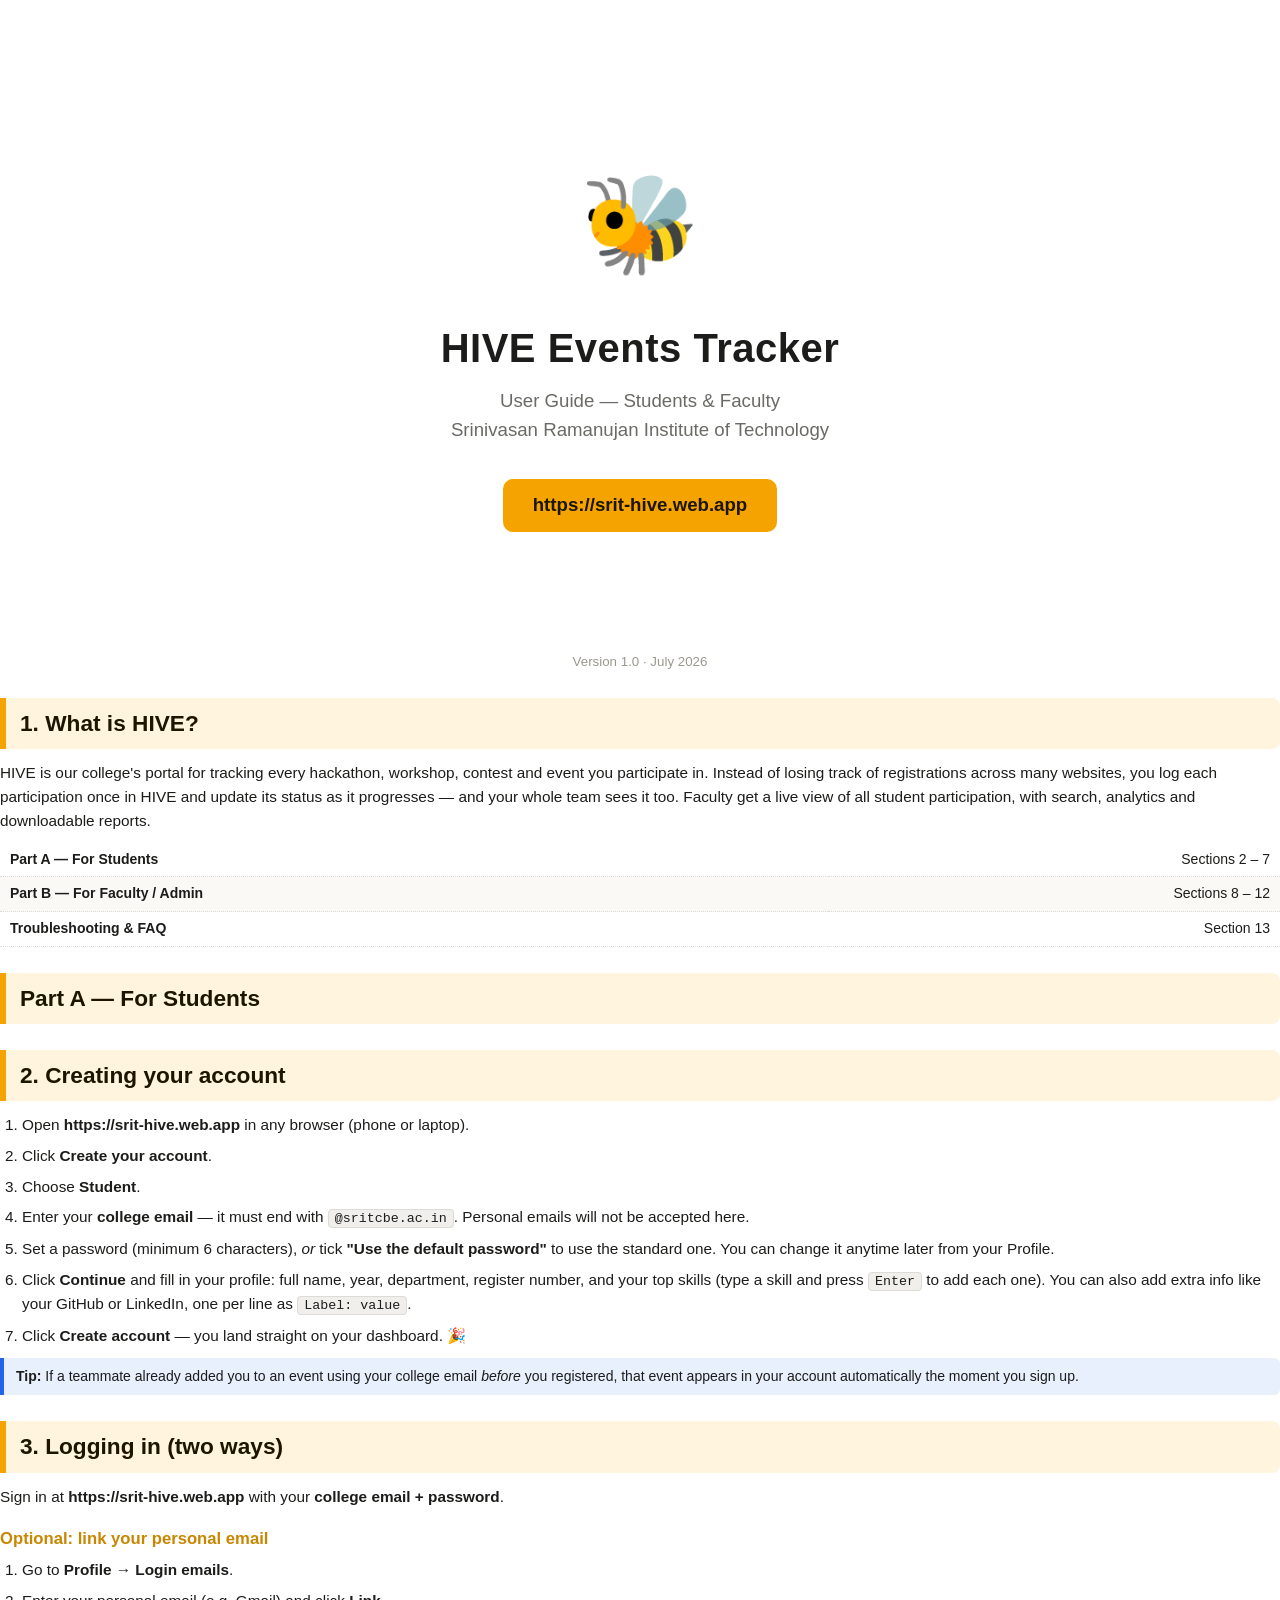
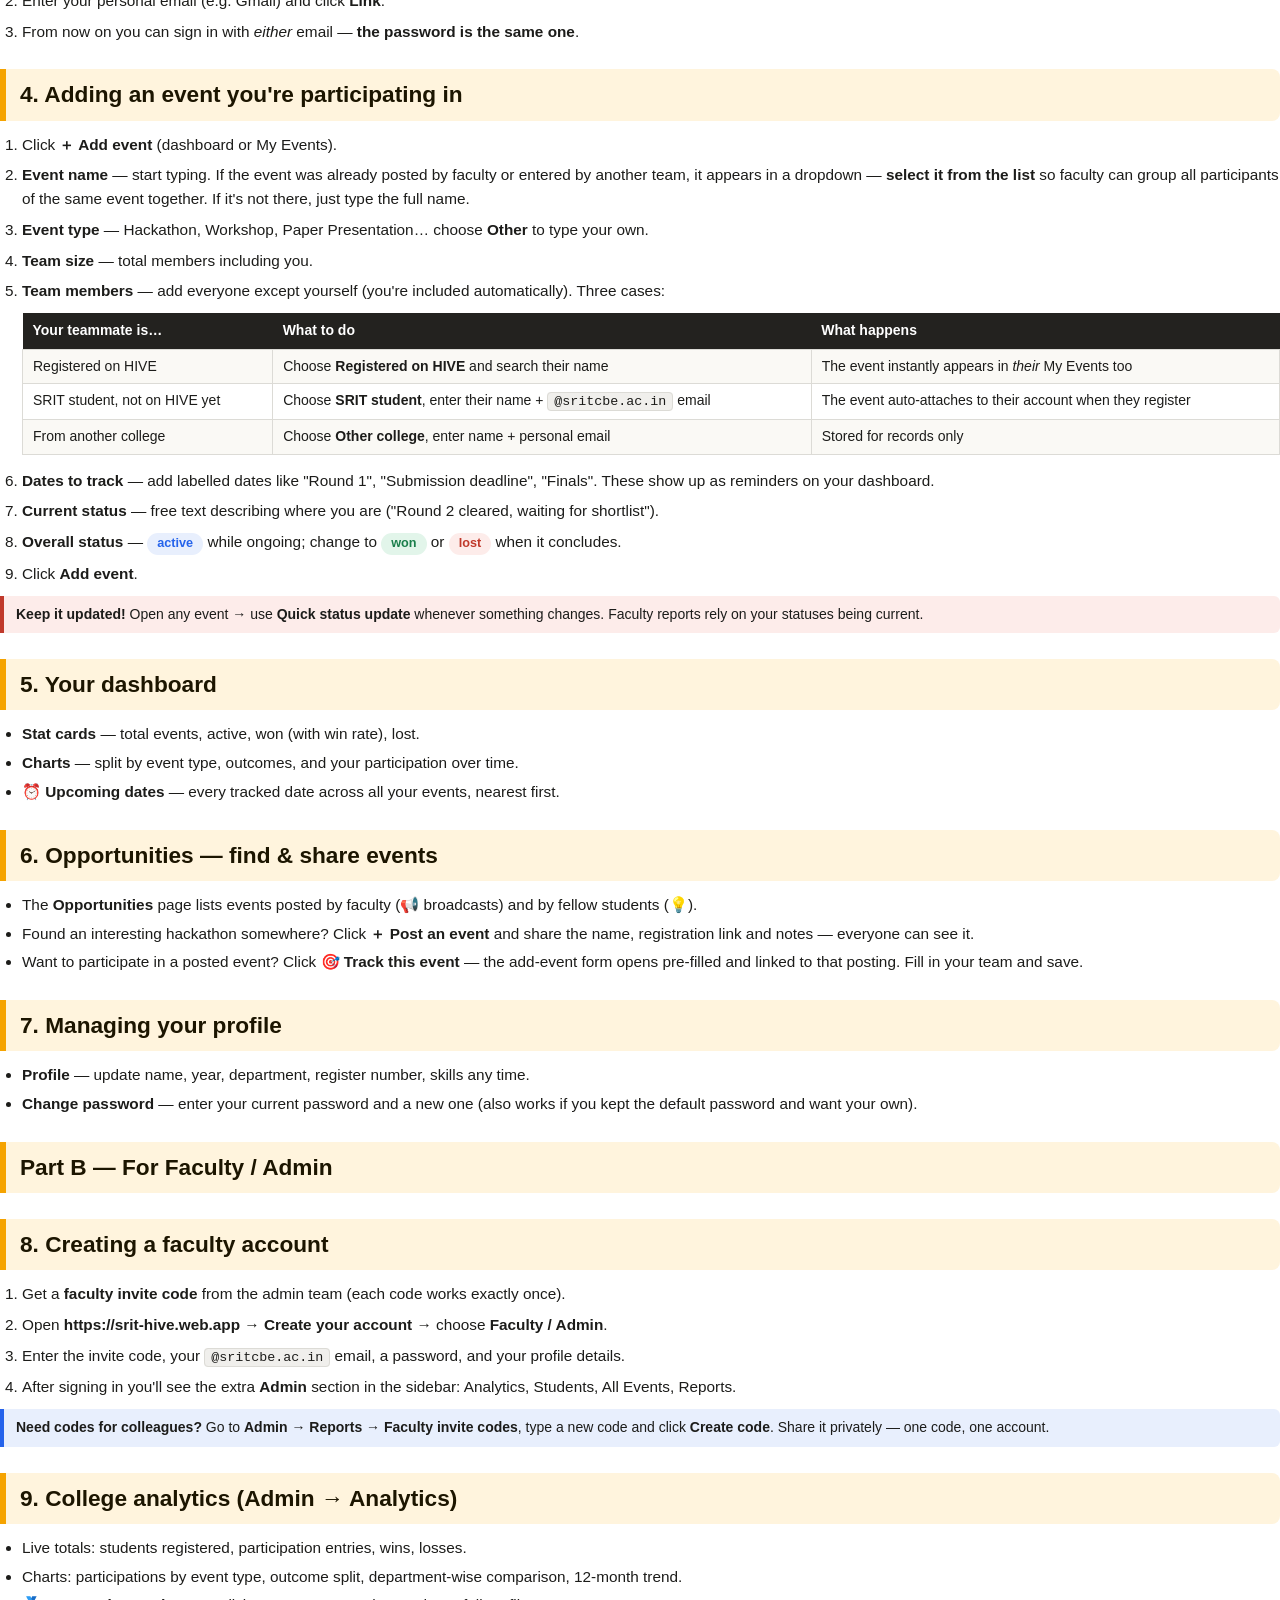
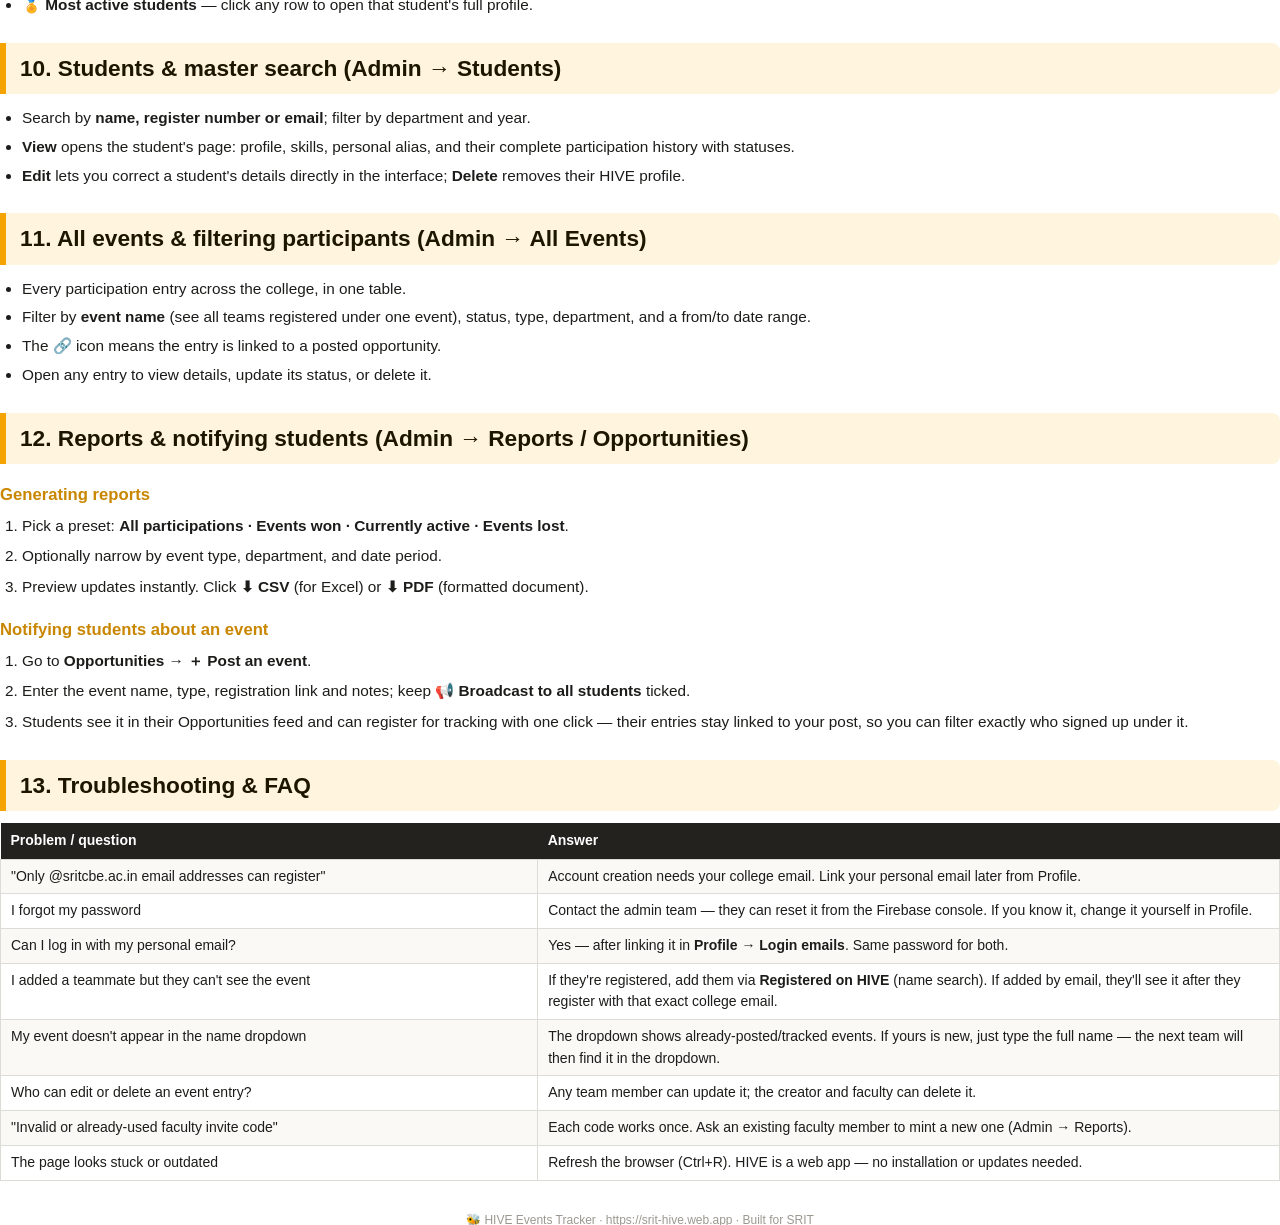
==== docs/user-guide.html @ 8a7241e6 "Add user guide (HTML source + PDF) for students and faculty Co-Authored-By: Claude Opus 4.8 <noreply" ====
<!DOCTYPE html>
<html lang="en">
<head>
<meta charset="UTF-8" />
<title>HIVE Events Tracker — User Guide</title>
<style>
  @page { size: A4; margin: 18mm 16mm; }
  * { box-sizing: border-box; margin: 0; padding: 0; }
  body { font-family: "Segoe UI", Arial, sans-serif; color: #1c1c1a; font-size: 11.5pt; line-height: 1.55; }
  .cover { text-align: center; padding-top: 150px; page-break-after: always; }
  .cover .bee { font-size: 72pt; }
  .cover h1 { font-size: 30pt; margin-top: 18px; letter-spacing: .5px; }
  .cover .sub { font-size: 14pt; color: #6b6a66; margin-top: 8px; }
  .cover .url { display: inline-block; margin-top: 34px; background: #f5a300; color: #1c1500; font-weight: 700;
    font-size: 14pt; padding: 12px 30px; border-radius: 10px; }
  .cover .foot { margin-top: 120px; color: #9b988f; font-size: 10pt; }
  h2 { font-size: 17pt; color: #1c1500; background: #fff4dd; border-left: 6px solid #f5a300;
    padding: 8px 14px; margin: 26px 0 12px; border-radius: 0 8px 8px 0; page-break-after: avoid; }
  h3 { font-size: 12.5pt; margin: 18px 0 6px; color: #c98600; page-break-after: avoid; }
  p, li { margin-bottom: 5px; }
  ol, ul { margin: 6px 0 10px 22px; }
  .steps li { margin-bottom: 7px; }
  .tip { background: #e8effd; border-left: 4px solid #2563eb; padding: 8px 12px; border-radius: 0 6px 6px 0; margin: 10px 0; font-size: 10.5pt; }
  .warn { background: #fdecea; border-left: 4px solid #c0392b; padding: 8px 12px; border-radius: 0 6px 6px 0; margin: 10px 0; font-size: 10.5pt; }
  code, .kbd { background: #f0efec; border: 1px solid #dcdbd6; border-radius: 4px; padding: 1px 6px; font-family: Consolas, monospace; font-size: 10pt; }
  table { width: 100%; border-collapse: collapse; margin: 10px 0 14px; font-size: 10.5pt; }
  th { background: #23221f; color: #fff; text-align: left; padding: 7px 10px; }
  td { border: 1px solid #dcdbd6; padding: 6px 10px; vertical-align: top; }
  tr:nth-child(even) td { background: #faf9f5; }
  .badge { display: inline-block; padding: 1px 10px; border-radius: 999px; font-size: 9.5pt; font-weight: 600; }
  .b-active { background: #e8effd; color: #2563eb; } .b-won { background: #e2f5ea; color: #1a7f4b; } .b-lost { background: #fdecea; color: #c0392b; }
  .pagebreak { page-break-before: always; }
  .toc td { border: none; border-bottom: 1px dotted #dcdbd6; }
  footer.docfoot { margin-top: 30px; color: #9b988f; font-size: 9pt; text-align: center; }
</style>
</head>
<body>

<!-- ======================= COVER ======================= -->
<div class="cover">
  <div class="bee">🐝</div>
  <h1>HIVE Events Tracker</h1>
  <div class="sub">User Guide — Students &amp; Faculty<br/>Srinivasan Ramanujan Institute of Technology</div>
  <div class="url">https://srit-hive.web.app</div>
  <div class="foot">Version 1.0 · July 2026</div>
</div>

<!-- ======================= INTRO ======================= -->
<h2>1. What is HIVE?</h2>
<p>HIVE is our college's portal for tracking every hackathon, workshop, contest and event you participate in. Instead of losing track of registrations across many websites, you log each participation once in HIVE and update its status as it progresses — and your whole team sees it too. Faculty get a live view of all student participation, with search, analytics and downloadable reports.</p>

<table class="toc">
  <tr><td><b>Part A — For Students</b></td><td style="text-align:right">Sections 2 – 7</td></tr>
  <tr><td><b>Part B — For Faculty / Admin</b></td><td style="text-align:right">Sections 8 – 12</td></tr>
  <tr><td><b>Troubleshooting &amp; FAQ</b></td><td style="text-align:right">Section 13</td></tr>
</table>

<!-- ======================= STUDENTS ======================= -->
<h2>Part A — For Students</h2>

<h2>2. Creating your account</h2>
<ol class="steps">
  <li>Open <b>https://srit-hive.web.app</b> in any browser (phone or laptop).</li>
  <li>Click <b>Create your account</b>.</li>
  <li>Choose <b>Student</b>.</li>
  <li>Enter your <b>college email</b> — it must end with <code>@sritcbe.ac.in</code>. Personal emails will not be accepted here.</li>
  <li>Set a password (minimum 6 characters), <i>or</i> tick <b>"Use the default password"</b> to use the standard one. You can change it anytime later from your Profile.</li>
  <li>Click <b>Continue</b> and fill in your profile: full name, year, department, register number, and your top skills (type a skill and press <span class="kbd">Enter</span> to add each one). You can also add extra info like your GitHub or LinkedIn, one per line as <code>Label: value</code>.</li>
  <li>Click <b>Create account</b> — you land straight on your dashboard. 🎉</li>
</ol>
<div class="tip"><b>Tip:</b> If a teammate already added you to an event using your college email <i>before</i> you registered, that event appears in your account automatically the moment you sign up.</div>

<h2>3. Logging in (two ways)</h2>
<p>Sign in at <b>https://srit-hive.web.app</b> with your <b>college email + password</b>.</p>
<h3>Optional: link your personal email</h3>
<ol class="steps">
  <li>Go to <b>Profile → Login emails</b>.</li>
  <li>Enter your personal email (e.g. Gmail) and click <b>Link</b>.</li>
  <li>From now on you can sign in with <i>either</i> email — <b>the password is the same one</b>.</li>
</ol>

<h2>4. Adding an event you're participating in</h2>
<ol class="steps">
  <li>Click <b>＋ Add event</b> (dashboard or My Events).</li>
  <li><b>Event name</b> — start typing. If the event was already posted by faculty or entered by another team, it appears in a dropdown — <b>select it from the list</b> so faculty can group all participants of the same event together. If it's not there, just type the full name.</li>
  <li><b>Event type</b> — Hackathon, Workshop, Paper Presentation… choose <b>Other</b> to type your own.</li>
  <li><b>Team size</b> — total members including you.</li>
  <li><b>Team members</b> — add everyone except yourself (you're included automatically). Three cases:
    <table>
      <tr><th>Your teammate is…</th><th>What to do</th><th>What happens</th></tr>
      <tr><td>Registered on HIVE</td><td>Choose <b>Registered on HIVE</b> and search their name</td><td>The event instantly appears in <i>their</i> My Events too</td></tr>
      <tr><td>SRIT student, not on HIVE yet</td><td>Choose <b>SRIT student</b>, enter their name + <code>@sritcbe.ac.in</code> email</td><td>The event auto-attaches to their account when they register</td></tr>
      <tr><td>From another college</td><td>Choose <b>Other college</b>, enter name + personal email</td><td>Stored for records only</td></tr>
    </table>
  </li>
  <li><b>Dates to track</b> — add labelled dates like "Round 1", "Submission deadline", "Finals". These show up as reminders on your dashboard.</li>
  <li><b>Current status</b> — free text describing where you are ("Round 2 cleared, waiting for shortlist").</li>
  <li><b>Overall status</b> — <span class="badge b-active">active</span> while ongoing; change to <span class="badge b-won">won</span> or <span class="badge b-lost">lost</span> when it concludes.</li>
  <li>Click <b>Add event</b>.</li>
</ol>
<div class="warn"><b>Keep it updated!</b> Open any event → use <b>Quick status update</b> whenever something changes. Faculty reports rely on your statuses being current.</div>

<h2>5. Your dashboard</h2>
<ul>
  <li><b>Stat cards</b> — total events, active, won (with win rate), lost.</li>
  <li><b>Charts</b> — split by event type, outcomes, and your participation over time.</li>
  <li><b>⏰ Upcoming dates</b> — every tracked date across all your events, nearest first.</li>
</ul>

<h2>6. Opportunities — find &amp; share events</h2>
<ul>
  <li>The <b>Opportunities</b> page lists events posted by faculty (📢 broadcasts) and by fellow students (💡).</li>
  <li>Found an interesting hackathon somewhere? Click <b>＋ Post an event</b> and share the name, registration link and notes — everyone can see it.</li>
  <li>Want to participate in a posted event? Click <b>🎯 Track this event</b> — the add-event form opens pre-filled and linked to that posting. Fill in your team and save.</li>
</ul>

<h2>7. Managing your profile</h2>
<ul>
  <li><b>Profile</b> — update name, year, department, register number, skills any time.</li>
  <li><b>Change password</b> — enter your current password and a new one (also works if you kept the default password and want your own).</li>
</ul>

<!-- ======================= FACULTY ======================= -->
<div class="pagebreak"></div>
<h2>Part B — For Faculty / Admin</h2>

<h2>8. Creating a faculty account</h2>
<ol class="steps">
  <li>Get a <b>faculty invite code</b> from the admin team (each code works exactly once).</li>
  <li>Open <b>https://srit-hive.web.app</b> → <b>Create your account</b> → choose <b>Faculty / Admin</b>.</li>
  <li>Enter the invite code, your <code>@sritcbe.ac.in</code> email, a password, and your profile details.</li>
  <li>After signing in you'll see the extra <b>Admin</b> section in the sidebar: Analytics, Students, All Events, Reports.</li>
</ol>
<div class="tip"><b>Need codes for colleagues?</b> Go to <b>Admin → Reports → Faculty invite codes</b>, type a new code and click <b>Create code</b>. Share it privately — one code, one account.</div>

<h2>9. College analytics (Admin → Analytics)</h2>
<ul>
  <li>Live totals: students registered, participation entries, wins, losses.</li>
  <li>Charts: participations by event type, outcome split, department-wise comparison, 12-month trend.</li>
  <li><b>🏅 Most active students</b> — click any row to open that student's full profile.</li>
</ul>

<h2>10. Students &amp; master search (Admin → Students)</h2>
<ul>
  <li>Search by <b>name, register number or email</b>; filter by department and year.</li>
  <li><b>View</b> opens the student's page: profile, skills, personal alias, and their complete participation history with statuses.</li>
  <li><b>Edit</b> lets you correct a student's details directly in the interface; <b>Delete</b> removes their HIVE profile.</li>
</ul>

<h2>11. All events &amp; filtering participants (Admin → All Events)</h2>
<ul>
  <li>Every participation entry across the college, in one table.</li>
  <li>Filter by <b>event name</b> (see all teams registered under one event), status, type, department, and a from/to date range.</li>
  <li>The 🔗 icon means the entry is linked to a posted opportunity.</li>
  <li>Open any entry to view details, update its status, or delete it.</li>
</ul>

<h2>12. Reports &amp; notifying students (Admin → Reports / Opportunities)</h2>
<h3>Generating reports</h3>
<ol class="steps">
  <li>Pick a preset: <b>All participations · Events won · Currently active · Events lost</b>.</li>
  <li>Optionally narrow by event type, department, and date period.</li>
  <li>Preview updates instantly. Click <b>⬇ CSV</b> (for Excel) or <b>⬇ PDF</b> (formatted document).</li>
</ol>
<h3>Notifying students about an event</h3>
<ol class="steps">
  <li>Go to <b>Opportunities → ＋ Post an event</b>.</li>
  <li>Enter the event name, type, registration link and notes; keep <b>📢 Broadcast to all students</b> ticked.</li>
  <li>Students see it in their Opportunities feed and can register for tracking with one click — their entries stay linked to your post, so you can filter exactly who signed up under it.</li>
</ol>

<!-- ======================= FAQ ======================= -->
<div class="pagebreak"></div>
<h2>13. Troubleshooting &amp; FAQ</h2>
<table>
  <tr><th style="width:42%">Problem / question</th><th>Answer</th></tr>
  <tr><td>"Only @sritcbe.ac.in email addresses can register"</td><td>Account creation needs your college email. Link your personal email later from Profile.</td></tr>
  <tr><td>I forgot my password</td><td>Contact the admin team — they can reset it from the Firebase console. If you know it, change it yourself in Profile.</td></tr>
  <tr><td>Can I log in with my personal email?</td><td>Yes — after linking it in <b>Profile → Login emails</b>. Same password for both.</td></tr>
  <tr><td>I added a teammate but they can't see the event</td><td>If they're registered, add them via <b>Registered on HIVE</b> (name search). If added by email, they'll see it after they register with that exact college email.</td></tr>
  <tr><td>My event doesn't appear in the name dropdown</td><td>The dropdown shows already-posted/tracked events. If yours is new, just type the full name — the next team will then find it in the dropdown.</td></tr>
  <tr><td>Who can edit or delete an event entry?</td><td>Any team member can update it; the creator and faculty can delete it.</td></tr>
  <tr><td>"Invalid or already-used faculty invite code"</td><td>Each code works once. Ask an existing faculty member to mint a new one (Admin → Reports).</td></tr>
  <tr><td>The page looks stuck or outdated</td><td>Refresh the browser (Ctrl+R). HIVE is a web app — no installation or updates needed.</td></tr>
</table>

<footer class="docfoot">🐝 HIVE Events Tracker · https://srit-hive.web.app · Built for SRIT</footer>

</body>
</html>
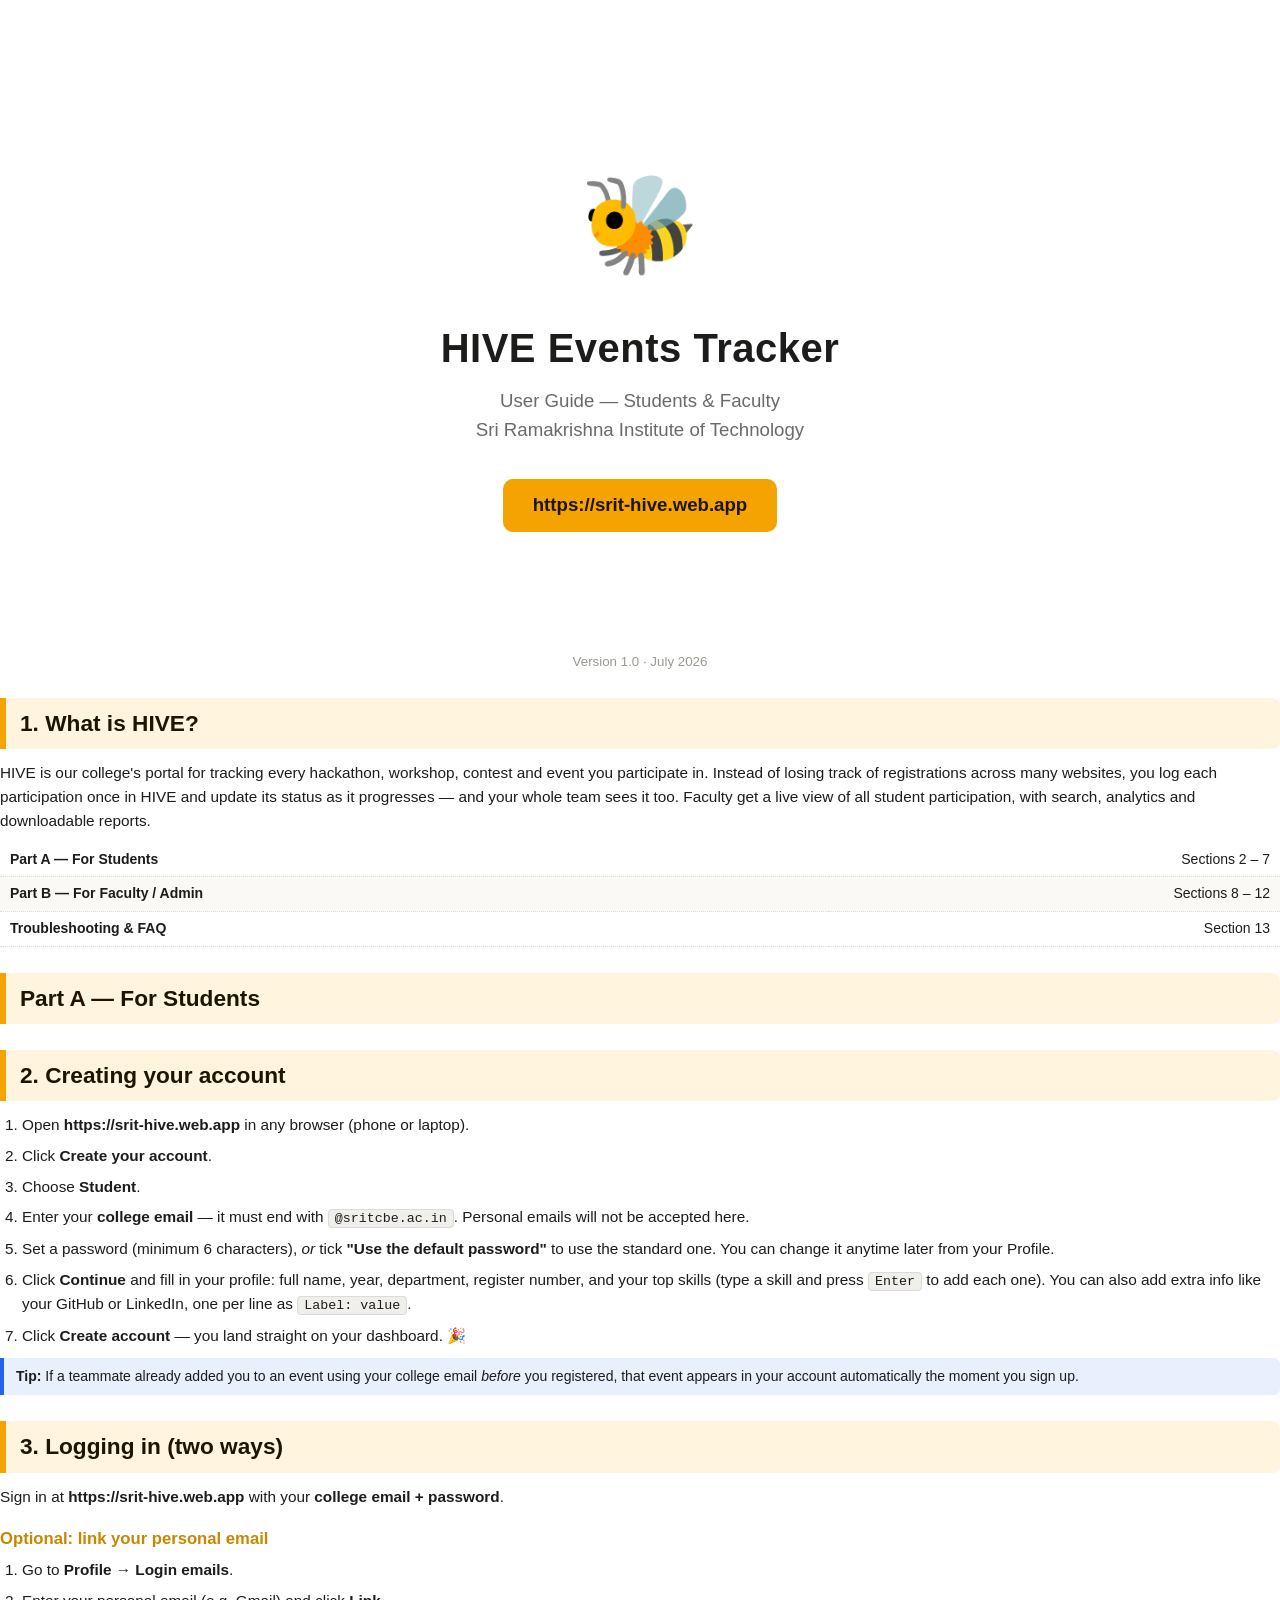
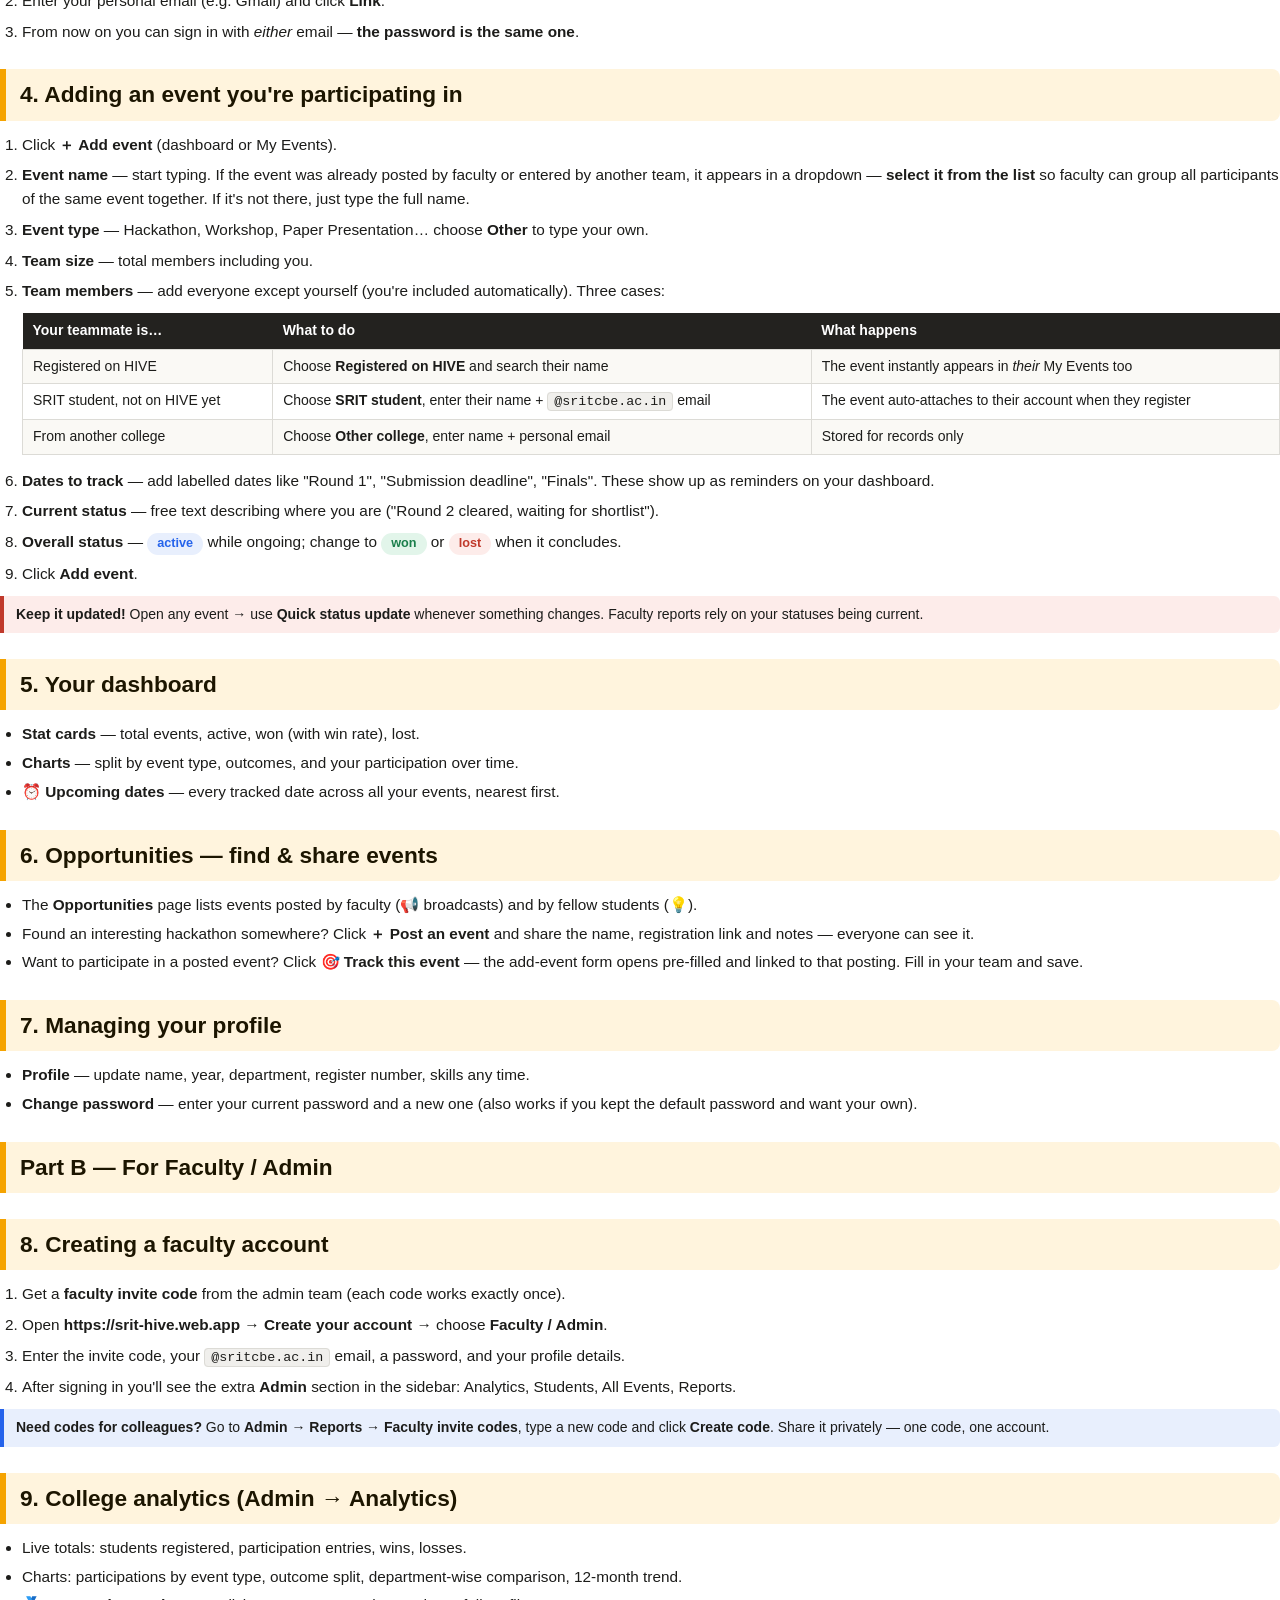
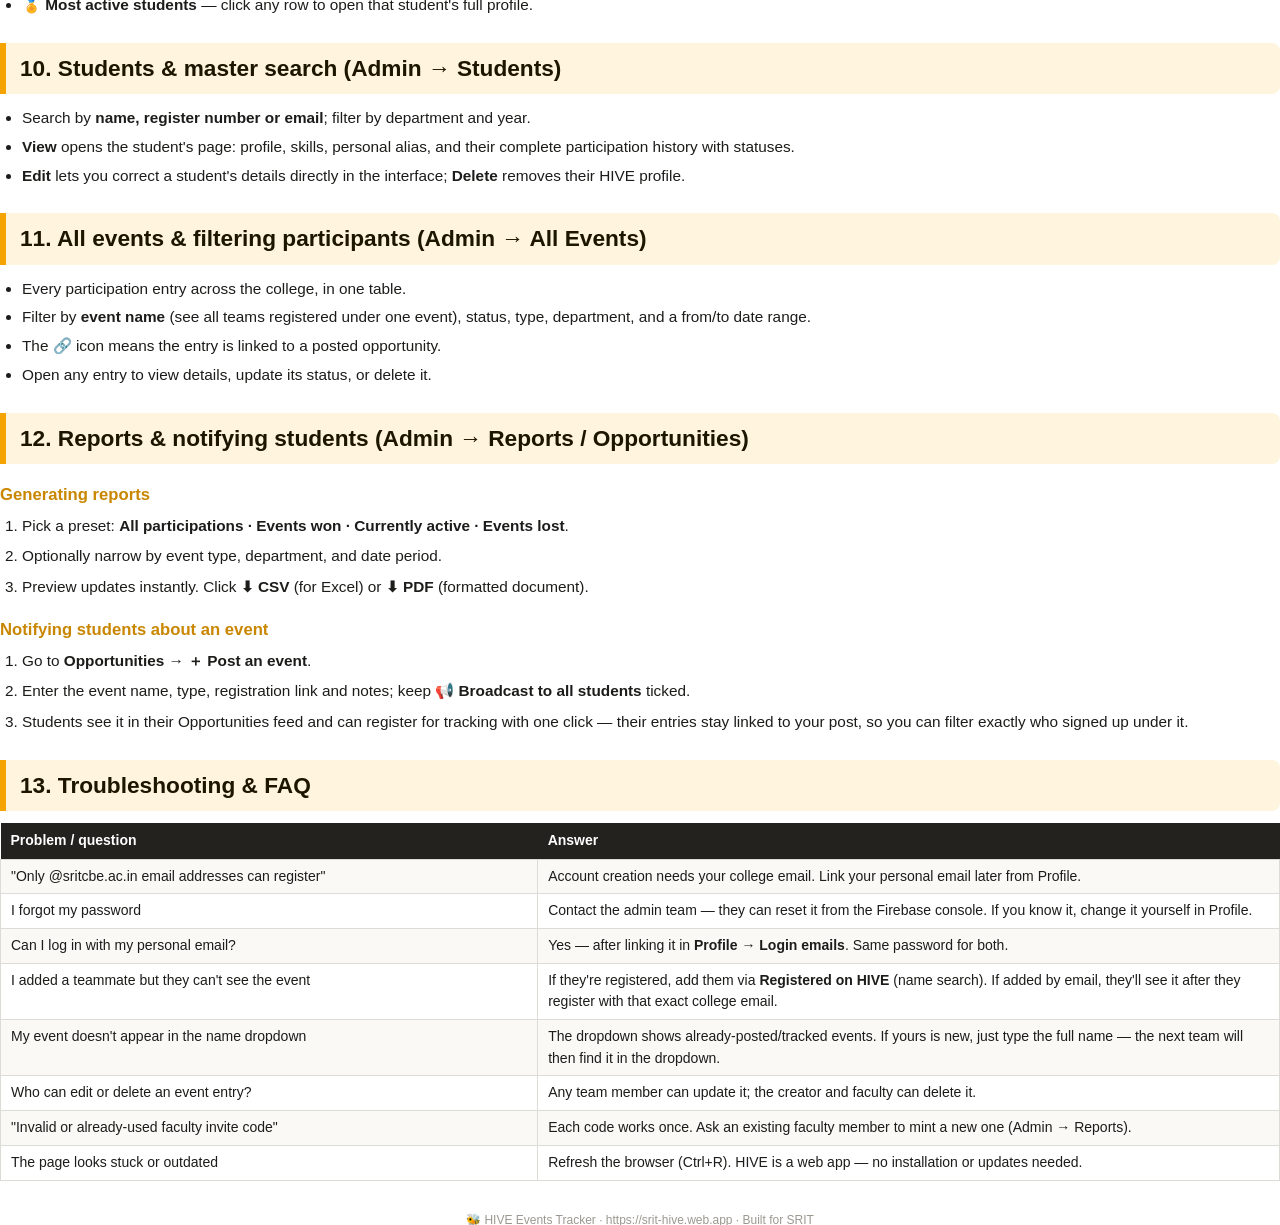
==== commit 708535fc: "Fix college name: Sri Ramakrishna Institute of Technology Co-Authored-By: Claude Opus 4.8 <noreply@a" ====
--- a/docs/user-guide.html
+++ b/docs/user-guide.html
@@ -40,7 +40,7 @@
 <div class="cover">
   <div class="bee">🐝</div>
   <h1>HIVE Events Tracker</h1>
-  <div class="sub">User Guide — Students &amp; Faculty<br/>Srinivasan Ramanujan Institute of Technology</div>
+  <div class="sub">User Guide — Students &amp; Faculty<br/>Sri Ramakrishna Institute of Technology</div>
   <div class="url">https://srit-hive.web.app</div>
   <div class="foot">Version 1.0 · July 2026</div>
 </div>
